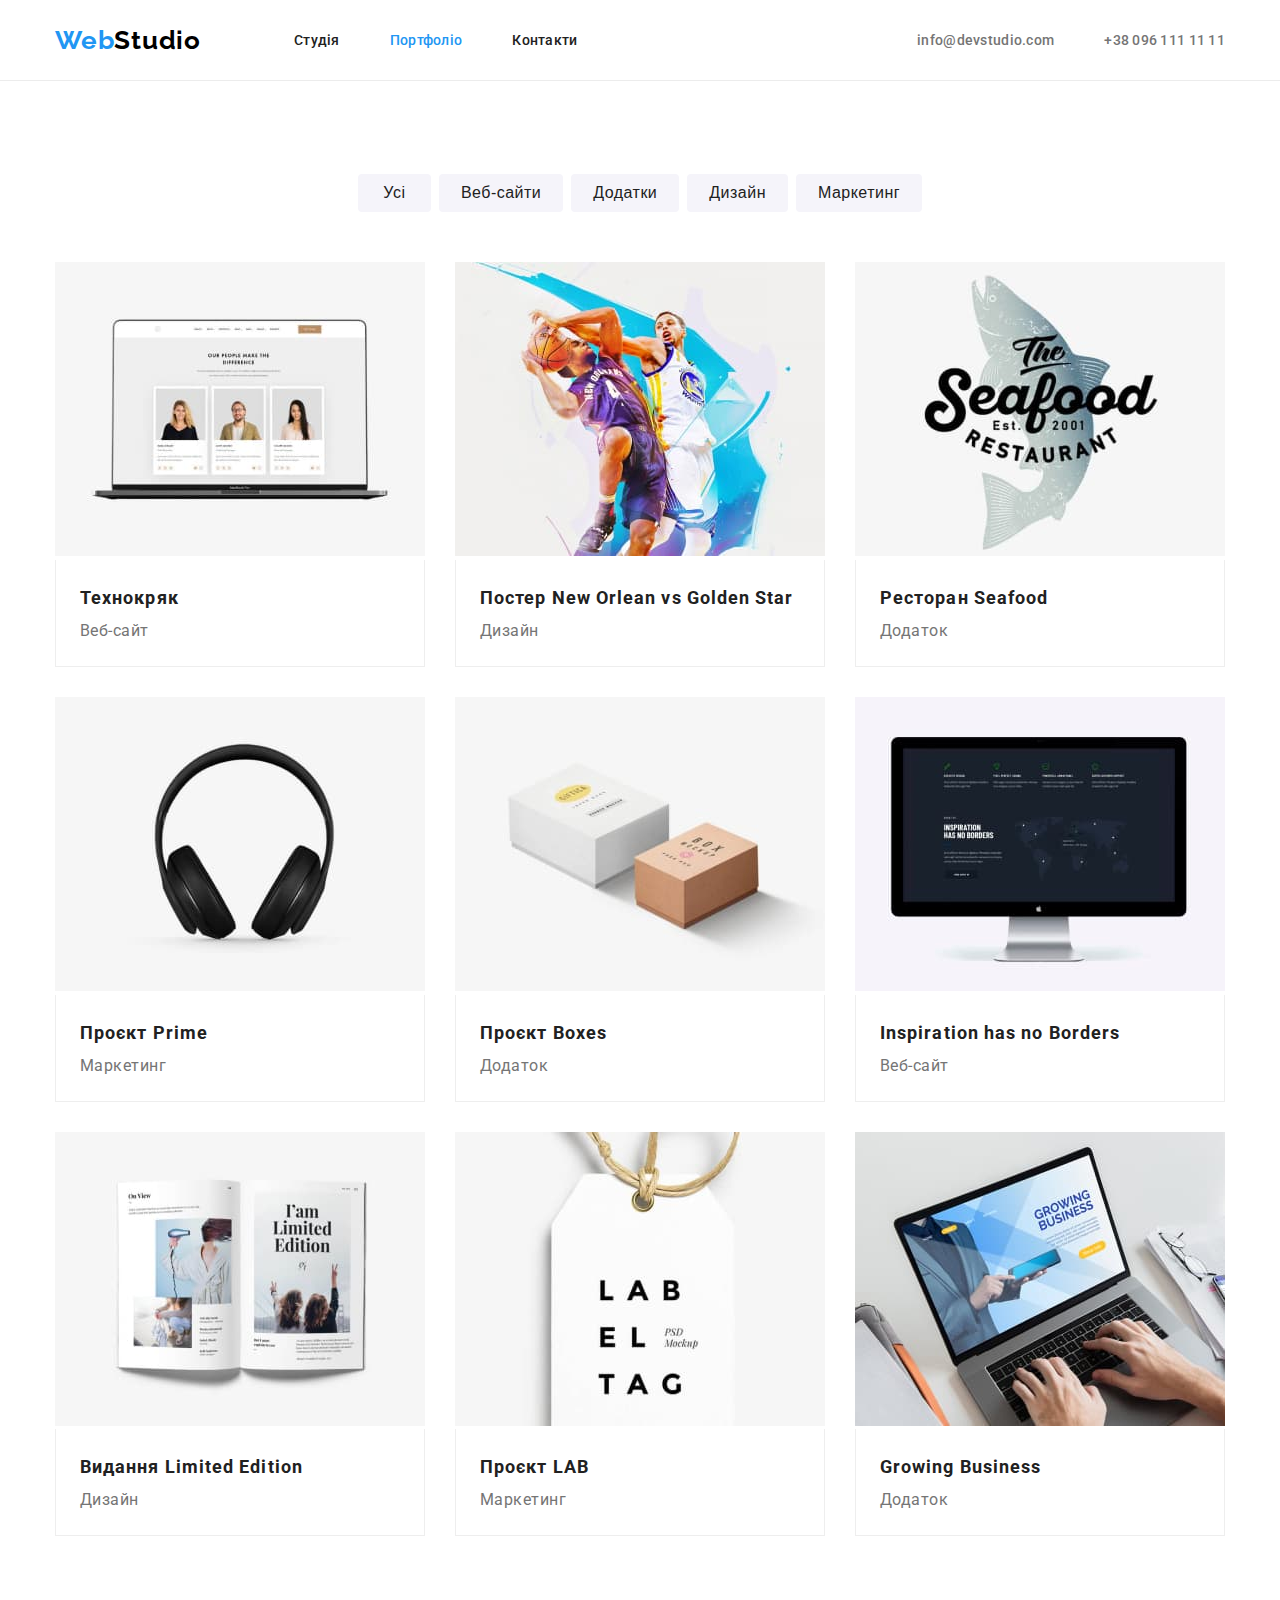
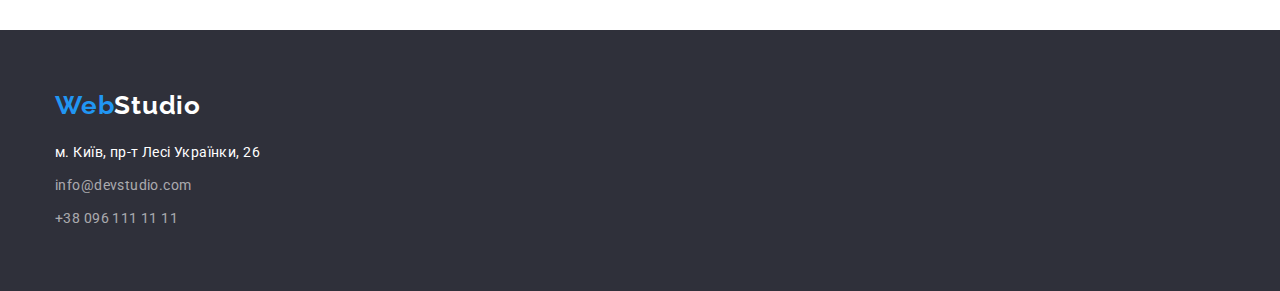
==== portfolio.html @ e53a0482 "Initial commit" ====
<!DOCTYPE html>
<html lang="en">
  <head>
    <meta http-equiv="x-ua-compatible" content="ie=edge" />
    <meta charset="utf-8" />
    <title>Портфоліо</title>
    <link rel="preconnect" href="https://fonts.googleapis.com" />
    <link rel="preconnect" href="https://fonts.gstatic.com" crossorigin />
    <link
      href="https://fonts.googleapis.com/css2?family=Raleway:wght@700&family=Roboto:wght@400;500;700;900&display=swap"
      rel="stylesheet"
    />
    <link rel="stylesheet" href="css/styles.css" />
  </head>
  <body>
    <header class="main-header">
      <nav class="container page-header">
        <a class="logo" href="https://oasi911.github.io/goit-markup-hw-03/"
          >Web<span class="second-part">Studio</span></a
        >
        <ul class="navigation list">
          <li class="item"><a class="nav-item" href="index.html">Студія</a></li>
          <li class="item">
            <a class="nav-item current" href="portfolio.html">Портфоліо</a>
          </li>
          <li class="item">
            <a class="nav-item" href="#contacts">Контакти</a>
          </li>
        </ul>
        <address class="address">
          <ul class="addresses list">
            <li class="item">
              <a class="address-item" href="mailto:info@devstudio.com"
                >info@devstudio.com</a
              >
            </li>
            <li class="item">
              <a class="address-item" href="tel:+380961111111"
                >+38 096 111 11 11</a
              >
            </li>
          </ul>
        </address>
      </nav>
    </header>

    <main>
      <section class="examples section">
        <div class="container">
          <ul class="main-buttons list">
            <li class="item">
              <button class="button" type="button">Усі</button>
            </li>
            <li class="item">
              <button class="button" type="button">Веб-сайти</button>
            </li>
            <li class="item">
              <button class="button" type="button">Додатки</button>
            </li>
            <li class="item">
              <button class="button" type="button">Дизайн</button>
            </li>
            <li class="item">
              <button class="button" type="button">Маркетинг</button>
            </li>
          </ul>
          <ul class="main-examples list">
            <li class="item">
              <img
                src="images/portfolio-picture-1.jpg"
                alt="portfolio picture 1"
                width="370"
              />
              <div class="item-text">
                <h2 class="name">Технокряк</h2>
                <p class="description">Веб-сайт</p>
              </div>
            </li>
            <li class="item">
              <img
                src="images/portfolio-picture-2.jpg"
                alt="portfolio picture 2"
                width="370"
              />
              <div class="item-text">
                <h2 class="name">Постер New Orlean vs Golden Star</h2>
                <p class="description">Дизайн</p>
              </div>
            </li>
            <li class="item">
              <img
                src="images/portfolio-picture-3.jpg"
                alt="portfolio picture 3"
                width="370"
              />
              <div class="item-text">
                <h2 class="name">Ресторан Seafood</h2>
                <p class="description">Додаток</p>
              </div>
            </li>
            <li class="item">
              <img
                src="images/portfolio-picture-4.jpg"
                alt="portfolio picture 4"
                width="370"
              />
              <div class="item-text">
                <h2 class="name">Проєкт Prime</h2>
                <p class="description">Маркетинг</p>
              </div>
            </li>
            <li class="item">
              <img
                src="images/portfolio-picture-5.jpg"
                alt="portfolio picture 5"
                width="370"
              />
              <div class="item-text">
                <h2 class="name">Проєкт Boxes</h2>
                <p class="description">Додаток</p>
              </div>
            </li>
            <li class="item">
              <img
                src="images/portfolio-picture-6.jpg"
                alt="portfolio picture 6"
                width="370"
              />
              <div class="item-text">
                <h2 class="name">Inspiration has no Borders</h2>
                <p class="description">Веб-сайт</p>
              </div>
            </li>
            <li class="item">
              <img
                src="images/portfolio-picture-7.jpg"
                alt="portfolio picture 7"
                width="370"
              />
              <div class="item-text">
                <h2 class="name">Видання Limited Edition</h2>
                <p class="description">Дизайн</p>
              </div>
            </li>
            <li class="item">
              <img
                src="images/portfolio-picture-8.jpg"
                alt="portfolio picture 8"
                width="370"
              />
              <div class="item-text">
                <h2 class="name">Проєкт LAB</h2>
                <p class="description">Маркетинг</p>
              </div>
            </li>
            <li class="item">
              <img
                src="images/portfolio-picture-9.jpg"
                alt="portfolio picture 9"
                width="370"
              />
              <div class="item-text">
                <h2 class="name">Growing Business</h2>
                <p class="description">Додаток</p>
              </div>
            </li>
          </ul>
        </div>
      </section>
    </main>

    <footer class="footer">
      <div class="container">
        <a
          class="footer-logo"
          href="https://oasi911.github.io/goit-markup-hw-03/"
          >Web<span class="second-part">Studio</span></a
        >
        <address>
          <ul class="footer-contacts list">
            <li class="item">
              <a
                class="coordinates"
                href="https://goo.gl/maps/8TYebSpP7c4H44jo8"
                target="_blank"
                rel="«noopener noreferrer"
                >м. Київ, пр-т Лесі Українки, 26</a
              >
            </li>
            <li class="item">
              <a class="contacts" href="mailto:info@devstudio.com"
                >info@devstudio.com</a
              >
            </li>
            <li class="item">
              <a class="contacts" href="tel:+380961111111">+38 096 111 11 11</a>
            </li>
          </ul>
        </address>
      </div>
    </footer>
  </body>
</html>
---- css/styles.css ----
*,
*::before,
*::after {
  box-sizing: border-box;
  padding: 0;
  margin: 0;
}

body {
  font-family: 'Roboto', sans-serif;
  color: var(--text-main-color);
  font-size: 14px;
  line-height: 1.2;
  background-color: var(--main-background-colors);
}

:root {
  --main-background-color: #2f303a;
  --secondary-background-color: #f5f4fa;
  --main-button-color: #212121;
  --hover-button-color: #2196f3;
  --secondary-hover-button-color: #188ce8;
  --secondary-text-color: #757575;
  --secondary-main-text-color: #ffffff;
  --text-main-color: #000000;
  --header-outline: #ececec;
  --examples-outline: #eeeeee;
  --shadow-main-color: rgba(0, 0, 0, 0.15);
  --shadow-secondary-color: rgba(0, 0, 0, 0.25);
  --team-shadow-main-color: rgba(0, 0, 0, 0.12);
  --team-shadow-secondary-color: rgba(0, 0, 0, 0.2);
  --team-box-shadow: rgba(0, 0, 0, 0.14);
  --footer-address-color: rgba(255, 255, 255, 0.6);
  --buttons-shadow-main-color: rgba(0, 0, 0, 0.1);
  --buttons-shadow-secondary-color: rgba(0, 0, 0, 0.08);
}

.container {
  max-width: 1200px;
  margin: 0 auto;
  padding-left: 15px;
  padding-right: 15px;
}

.section {
  padding-top: 94px;
  padding-bottom: 94px;
}

.list {
  list-style: none;
}

.page-header {
  display: flex;
  align-items: center;
}

.main-header {
  outline: var(--header-outline) solid 1px;
}

.logo {
  font-family: 'Raleway';
  font-weight: 700;
  font-size: 26px;
  line-height: 1.192;
  letter-spacing: 0.03em;
  text-decoration: none;
  color: var(--hover-button-color);
}

.logo .second-part {
  color: var(--text-main-color);
}

.navigation {
  display: flex;
  margin-left: 93px;
}

.navigation .item:not(:last-child) {
  margin-right: 50px;
}

.navigation .nav-item {
  font-weight: 500;
  font-size: 14px;
  line-height: 1.142;
  letter-spacing: 0.02em;
  color: var(--main-button-color);
  text-decoration: none;
  padding-top: 32px;
  padding-bottom: 32px;
  display: block;
}

.navigation .nav-item:hover,
.navigation .nav-item:focus,
.navigation .nav-item.current,
.address .address-item:hover,
.address .address-item:focus,
.footer li a:hover,
.footer li a:focus {
  color: var(--hover-button-color);
}

.page-header .address {
  margin-left: auto;
}

.page-header .addresses {
  display: flex;
}

.page-header .addresses .item + .item {
  margin-left: 50px;
}

.address .address-item {
  font-weight: 500;
  font-size: 14px;
  line-height: 1.142;
  letter-spacing: 0.02em;
  text-decoration: none;
  color: var(--secondary-text-color);
  font-style: normal;
}

.banner {
  background: var(--main-background-color);
  text-align: center;
  padding-bottom: 200px;
  padding-top: 200px;
}

.banner .text {
  font-weight: 900;
  font-size: 44px;
  line-height: 1.363;
  text-align: center;
  letter-spacing: 0.06em;
  text-transform: uppercase;
  color: var(--secondary-main-text-color);
  max-width: 696px;
  margin: 0 auto;
}

.banner .button-item {
  width: 216px;
  height: 50px;
  display: flex;
  justify-content: center;
  background: var(--hover-button-color);
  box-shadow: 0px 4px 4px var(--shadow-main-color);
  border-radius: 4px;
  border: 0;
  font-weight: 700;
  font-size: 16px;
  line-height: 1.875;
  display: flex;
  align-items: center;
  margin: 30px auto 0;
  letter-spacing: 0.06em;
  text-align: center;
  color: var(--secondary-main-text-color);
  cursor: pointer;
}

.banner .button-item:hover,
.banner .button-item:focus {
  background: var(--secondary-hover-button-color);
  text-shadow: none;
}

.advantages .slogan {
  visibility: hidden;
  pointer-events: none;
  position: absolute;
  font-weight: 700;
  font-size: 36px;
  line-height: 1.166;
  text-align: center;
  letter-spacing: 0.03em;
  color: var(--main-button-color);
}

.main-advantages {
  display: flex;
  justify-content: space-between;
}

.main-advantages .item + .item {
  margin-left: 30px;
}

.advantages .slogan-item {
  font-weight: 700;
  font-size: 14px;
  line-height: 1.142;
  letter-spacing: 0.03em;
  text-transform: uppercase;
  color: var(--main-button-color);
}

.advantages .text {
  font-size: 14px;
  line-height: 1.71;
  letter-spacing: 0.03em;
  color: var(--secondary-text-color);
  margin-top: 10px;
}

.boxes {
  padding-top: 0;
}

.boxes .slogan {
  font-weight: 700;
  font-size: 36px;
  line-height: 1.166;
  text-align: center;
  letter-spacing: 0.03em;
  color: var(--main-button-color);
}

.main-boxes {
  display: flex;
  justify-content: center;
  margin-top: 50px;
}

.boxes .image {
  display: block;
  max-width: 100%;
  height: auto;
}

.main-boxes .item + .item {
  margin-left: 30px;
}

.team {
  background: var(--secondary-background-color);
}

.team .our-team {
  font-weight: 700;
  font-size: 36px;
  line-height: 1.166;
  text-align: center;
  letter-spacing: 0.03em;
  color: var(--main-button-color);
}

.main-team {
  display: flex;
  margin-top: 50px;
}

.main-team .item + .item {
  margin-left: 30px;
}

.team .item {
  background: var(--secondary-main-text-color);
  box-shadow: 0px 1px 3px var(--team-shadow-main-color),
    0px 1px 1px var(--team-box-shadow),
    0px 2px 1px var(--team-shadow-secondary-color);
  border-radius: 0px 0px 4px 4px;
}

.team .name {
  font-weight: 500;
  font-size: 16px;
  line-height: 1.187;
  text-align: center;
  letter-spacing: 0.03em;
  color: var(--main-button-color);
}

.team .info {
  padding-top: 30px;
  padding-bottom: 30px;
}

.team .description {
  font-size: 16px;
  line-height: 1.187;
  text-align: center;
  letter-spacing: 0.03em;
  color: var(--secondary-text-color);
  margin-top: 10px;
}

.footer {
  background: var(--main-background-color);
  padding-top: 60px;
  padding-bottom: 60px;
}

.footer-logo {
  font-family: 'Raleway';
  font-weight: 700;
  font-size: 26px;
  line-height: 1.192;
  letter-spacing: 0.03em;
  text-decoration: none;
  color: var(--hover-button-color);
  display: block;
  margin-bottom: 20px;
}

.footer-logo .second-part {
  color: var(--secondary-main-text-color);
}

.footer .item + .item {
  margin-top: 9px;
}

.footer .coordinates {
  font-size: 14px;
  line-height: 1.714;
  letter-spacing: 0.03em;
  text-decoration: none;
  font-style: normal;
  color: var(--secondary-main-text-color);
}

.footer .contacts {
  font-weight: 400;
  font-size: 14px;
  line-height: 1.714;
  letter-spacing: 0.03em;
  color: var(--footer-address-color);
  text-decoration: none;
  font-style: normal;
}

.main-buttons {
  margin-bottom: 50px;
  display: flex;
  justify-content: center;
}

.main-buttons .button {
  background: var(--secondary-background-color);
  border-radius: 4px;
  font-weight: 500;
  font-size: 16px;
  line-height: 1.625;
  text-align: center;
  letter-spacing: 0.03em;
  color: var(--main-button-color);
  cursor: pointer;
  min-width: 73px;
  height: 38px;
  padding: 6px 22px;
  border: none;
}

.main-buttons .item + .item {
  margin-left: 8px;
}

.main-buttons .button:hover,
.maim-buttons .button:focus {
  color: var(--secondary-main-text-color);
  background: var(--hover-button-color);
  box-shadow: 0px 3px 1px var(--buttons-shadow-main-color),
    0px 1px 2px var(--buttons-shadow-secondary-color),
    0px 2px 2px var(--team-shadow-main-color);
  border-radius: 4px;
}

.main-examples {
  display: flex;
  flex-wrap: wrap;
  gap: 30px;
}

.main-examples .item-text {
  border-bottom: 1px solid var(--examples-outline);
  border-left: 1px solid var(--examples-outline);
  border-right: 1px solid var(--examples-outline);
  padding-bottom: 20px;
  padding-left: 24px;
  padding-right: 24px;
  padding-top: 20px;
}

.examples .name {
  font-weight: 700;
  font-size: 18px;
  line-height: 2;
  letter-spacing: 0.06em;
  color: var(--main-button-color);
}

.examples .description {
  font-weight: 400;
  font-size: 16px;
  line-height: 1.875;
  letter-spacing: 0.03em;
  color: var(--secondary-text-color);
}
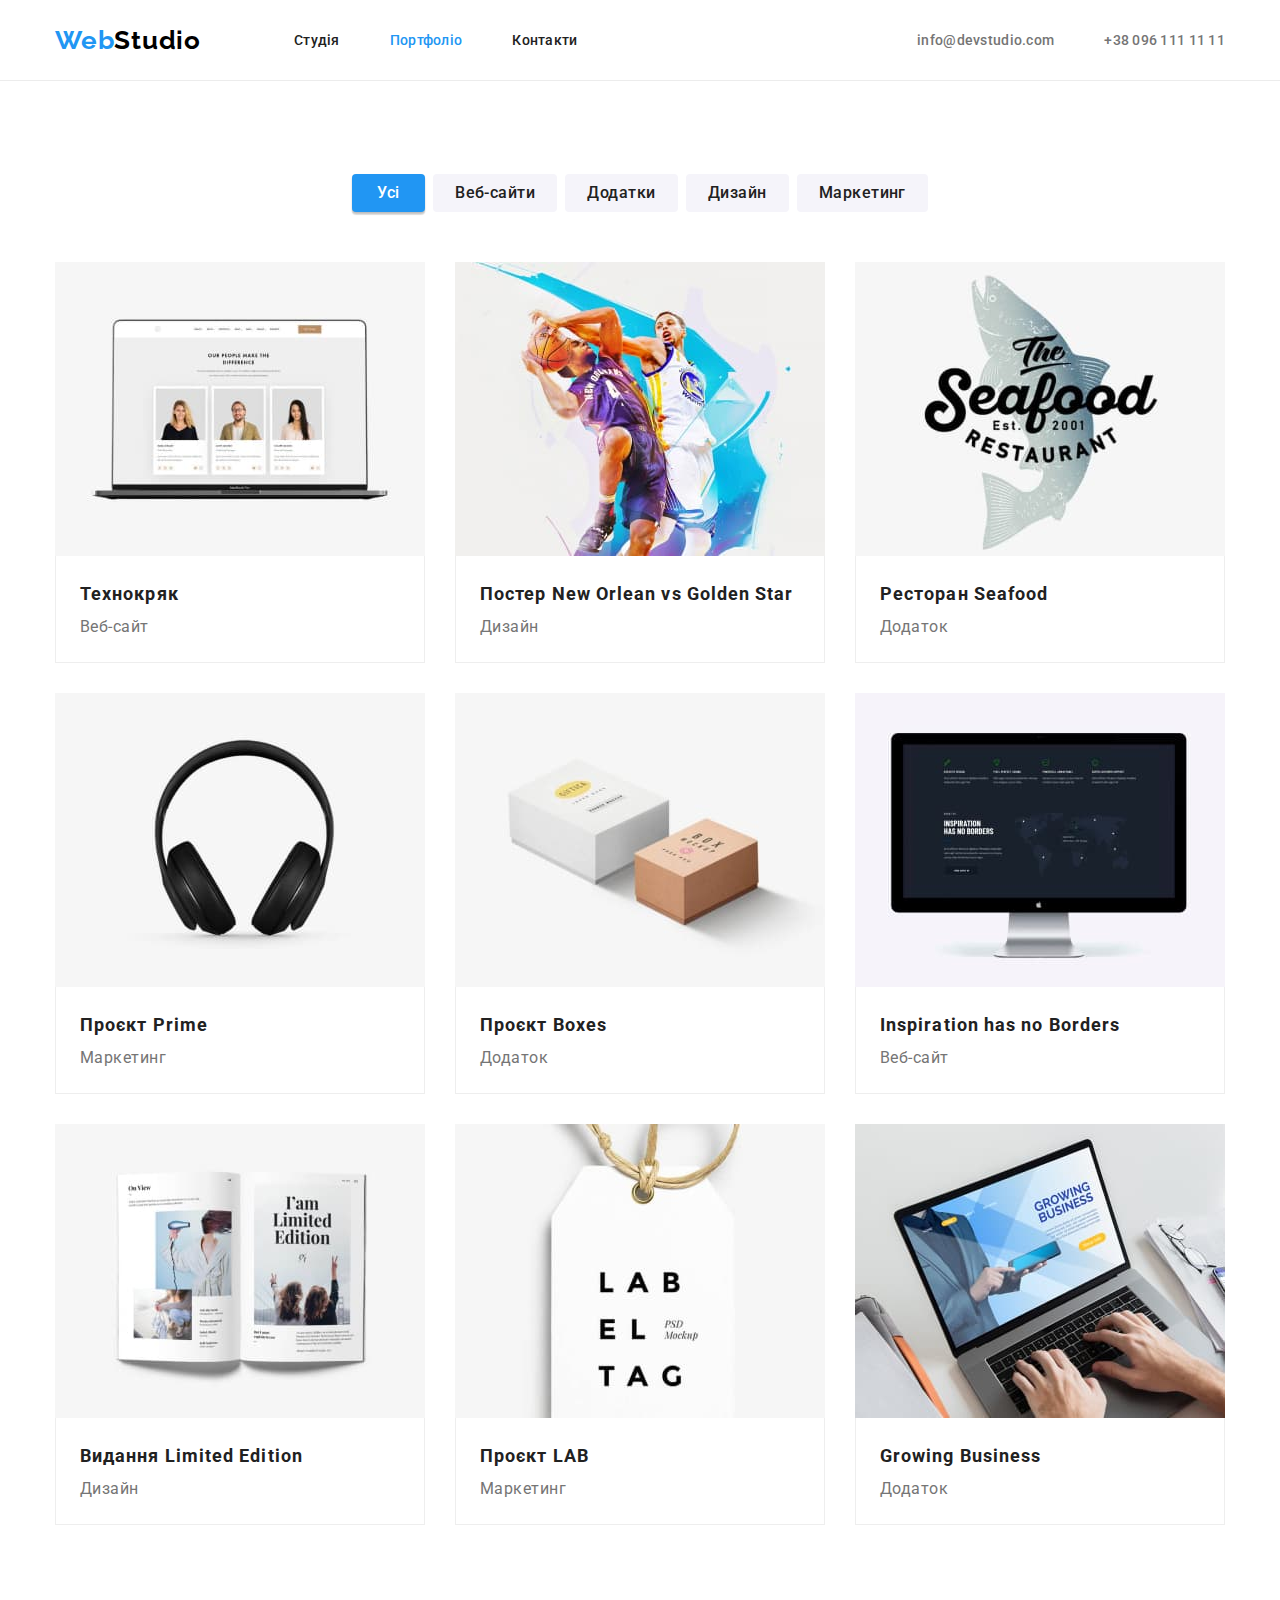
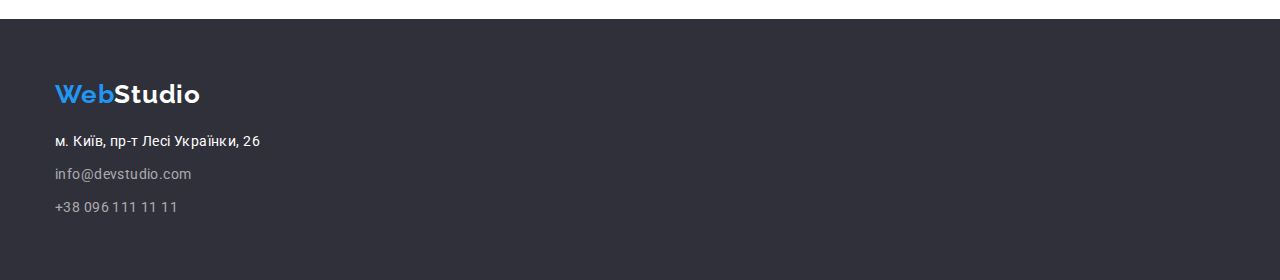
==== commit 3d087f4e: "1" ====
--- a/portfolio.html
+++ b/portfolio.html
@@ -9,6 +9,10 @@
     <link
       href="https://fonts.googleapis.com/css2?family=Raleway:wght@700&family=Roboto:wght@400;500;700;900&display=swap"
       rel="stylesheet"
+    />
+    <link
+      rel="stylesheet"
+      href="https://cdn.jsdelivr.net/npm/modern-normalize@1.1.0/modern-normalize.min.css"
     />
     <link rel="stylesheet" href="css/styles.css" />
   </head>
@@ -47,9 +51,10 @@
     <main>
       <section class="examples section">
         <div class="container">
+          <h1 class="visually-hidden">Портфоліо</h1>
           <ul class="main-buttons list">
             <li class="item">
-              <button class="button" type="button">Усі</button>
+              <button class="button current" type="button">Усі</button>
             </li>
             <li class="item">
               <button class="button" type="button">Веб-сайти</button>
--- a/css/styles.css
+++ b/css/styles.css
@@ -1,17 +1,21 @@
-*,
-*::before,
-*::after {
-  box-sizing: border-box;
-  padding: 0;
-  margin: 0;
-}
-
 body {
   font-family: 'Roboto', sans-serif;
   color: var(--text-main-color);
   font-size: 14px;
   line-height: 1.2;
   background-color: var(--main-background-colors);
+}
+
+h1,
+h2,
+h3,
+h4,
+h5,
+h6,
+ul,
+p {
+  margin: 0;
+  padding: 0;
 }
 
 :root {
@@ -51,6 +55,19 @@
   list-style: none;
 }
 
+.visually-hidden {
+  position: absolute;
+  width: 1px;
+  height: 1px;
+  margin: -1px;
+  border: 0;
+  padding: 0;
+  white-space: nowrap;
+  clip-path: inset(100%);
+  clip: rect(0 0 0 0);
+  overflow: hidden;
+}
+
 .page-header {
   display: flex;
   align-items: center;
@@ -68,6 +85,8 @@
   letter-spacing: 0.03em;
   text-decoration: none;
   color: var(--hover-button-color);
+  padding-top: 24.5px;
+  padding-bottom: 24.5px;
 }
 
 .logo .second-part {
@@ -105,6 +124,11 @@
   color: var(--hover-button-color);
 }
 
+.addresses .address-item {
+  padding-top: 31.5px;
+  padding-bottom: 31.5px;
+}
+
 .page-header .address {
   margin-left: auto;
 }
@@ -174,9 +198,6 @@
 }
 
 .advantages .slogan {
-  visibility: hidden;
-  pointer-events: none;
-  position: absolute;
   font-weight: 700;
   font-size: 36px;
   line-height: 1.166;
@@ -190,6 +211,10 @@
   justify-content: space-between;
 }
 
+.main-advantages .item {
+  width: 270px;
+}
+
 .main-advantages .item + .item {
   margin-left: 30px;
 }
@@ -230,7 +255,11 @@
   margin-top: 50px;
 }
 
-.boxes .image {
+.main-boxes .item {
+  width: 370px;
+}
+
+img {
   display: block;
   max-width: 100%;
   height: auto;
@@ -268,12 +297,13 @@
     0px 1px 1px var(--team-box-shadow),
     0px 2px 1px var(--team-shadow-secondary-color);
   border-radius: 0px 0px 4px 4px;
+  width: 270px;
 }
 
 .team .name {
   font-weight: 500;
   font-size: 16px;
-  line-height: 1.187;
+
   text-align: center;
   letter-spacing: 0.03em;
   color: var(--main-button-color);
@@ -365,7 +395,8 @@
 }
 
 .main-buttons .button:hover,
-.maim-buttons .button:focus {
+.main-buttons .button:focus,
+.examples .button.current {
   color: var(--secondary-main-text-color);
   background: var(--hover-button-color);
   box-shadow: 0px 3px 1px var(--buttons-shadow-main-color),
@@ -378,6 +409,10 @@
   display: flex;
   flex-wrap: wrap;
   gap: 30px;
+}
+
+.main-examples .item {
+  width: 370px;
 }
 
 .main-examples .item-text {
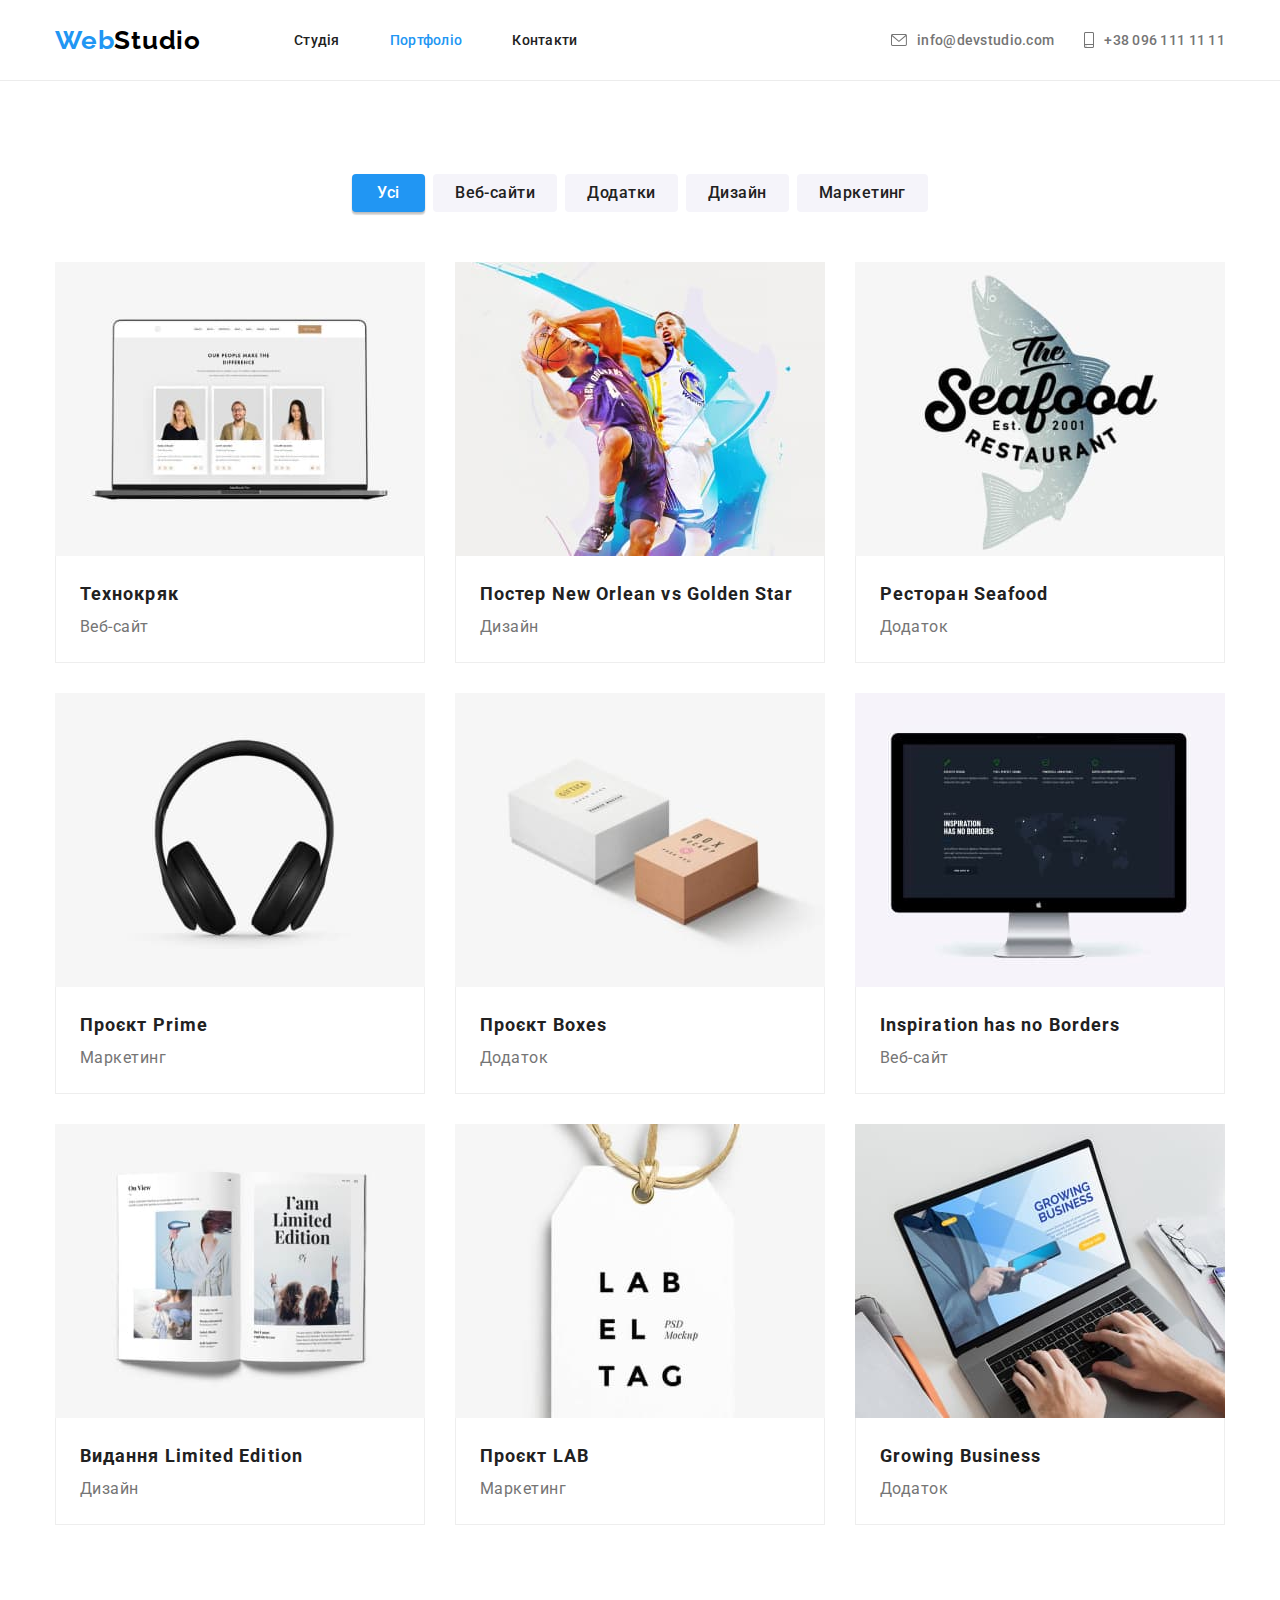
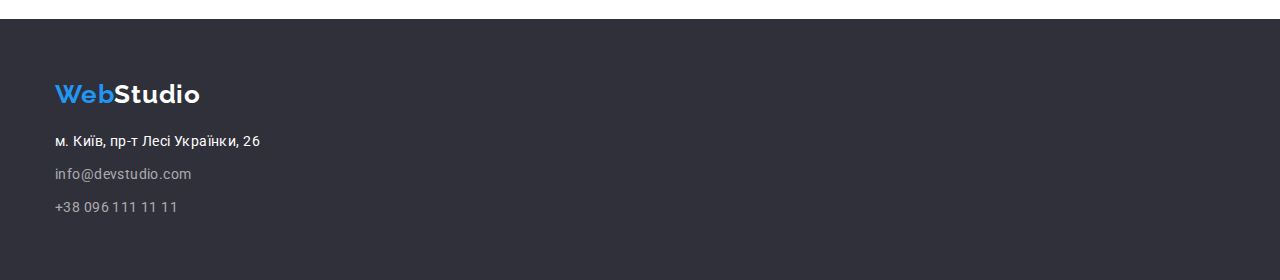
==== commit e06c442a: "5" ====
--- a/portfolio.html
+++ b/portfolio.html
@@ -23,7 +23,9 @@
           >Web<span class="second-part">Studio</span></a
         >
         <ul class="navigation list">
-          <li class="item"><a class="nav-item" href="index.html">Студія</a></li>
+          <li class="item">
+            <a class="nav-item" href="index.html">Студія</a>
+          </li>
           <li class="item">
             <a class="nav-item current" href="portfolio.html">Портфоліо</a>
           </li>
@@ -35,12 +37,18 @@
           <ul class="addresses list">
             <li class="item">
               <a class="address-item" href="mailto:info@devstudio.com"
-                >info@devstudio.com</a
+                ><svg class="icon" height="12" width="16">
+                  <use href="./images/symbol-defs.svg#icon-envelope"></use>
+                </svg>
+                info@devstudio.com</a
               >
             </li>
             <li class="item">
               <a class="address-item" href="tel:+380961111111"
-                >+38 096 111 11 11</a
+                ><svg class="icon" height="16" width="10">
+                  <use href="./images/symbol-defs.svg#icon-smartphone"></use>
+                </svg>
+                +38 096 111 11 11</a
               >
             </li>
           </ul>
--- a/css/styles.css
+++ b/css/styles.css
@@ -1,3 +1,5 @@
+/* General styles */
+
 body {
   font-family: 'Roboto', sans-serif;
   color: var(--text-main-color);
@@ -37,6 +39,7 @@
   --footer-address-color: rgba(255, 255, 255, 0.6);
   --buttons-shadow-main-color: rgba(0, 0, 0, 0.1);
   --buttons-shadow-secondary-color: rgba(0, 0, 0, 0.08);
+  --svg-button-color: #afb1b8;
 }
 
 .container {
@@ -68,6 +71,14 @@
   overflow: hidden;
 }
 
+img {
+  display: block;
+  max-width: 100%;
+  height: auto;
+}
+
+/* Header */
+
 .page-header {
   display: flex;
   align-items: center;
@@ -127,6 +138,9 @@
 .addresses .address-item {
   padding-top: 31.5px;
   padding-bottom: 31.5px;
+  display: flex;
+  align-items: center;
+  justify-content: center;
 }
 
 .page-header .address {
@@ -138,7 +152,7 @@
 }
 
 .page-header .addresses .item + .item {
-  margin-left: 50px;
+  margin-left: 30px;
 }
 
 .address .address-item {
@@ -151,6 +165,8 @@
   font-style: normal;
 }
 
+/* Banner */
+
 .banner {
   background: var(--main-background-color);
   text-align: center;
@@ -197,6 +213,8 @@
   text-shadow: none;
 }
 
+/* Advantages */
+
 .advantages .slogan {
   font-weight: 700;
   font-size: 36px;
@@ -220,6 +238,7 @@
 }
 
 .advantages .slogan-item {
+  padding-top: 30px;
   font-weight: 700;
   font-size: 14px;
   line-height: 1.142;
@@ -236,6 +255,8 @@
   margin-top: 10px;
 }
 
+/* Boxes */
+
 .boxes {
   padding-top: 0;
 }
@@ -259,15 +280,11 @@
   width: 370px;
 }
 
-img {
-  display: block;
-  max-width: 100%;
-  height: auto;
-}
-
 .main-boxes .item + .item {
   margin-left: 30px;
 }
+
+/* Team */
 
 .team {
   background: var(--secondary-background-color);
@@ -311,7 +328,7 @@
 
 .team .info {
   padding-top: 30px;
-  padding-bottom: 30px;
+  padding-bottom: 16px;
 }
 
 .team .description {
@@ -322,6 +339,8 @@
   color: var(--secondary-text-color);
   margin-top: 10px;
 }
+
+/* Footer */
 
 .footer {
   background: var(--main-background-color);
@@ -367,6 +386,8 @@
   text-decoration: none;
   font-style: normal;
 }
+
+/* Portfolio */
 
 .main-buttons {
   margin-bottom: 50px;
@@ -440,3 +461,60 @@
   letter-spacing: 0.03em;
   color: var(--secondary-text-color);
 }
+
+/* SVG */
+
+/* header SVG */
+
+.addresses .icon {
+  margin-right: 10px;
+  fill: currentColor;
+}
+
+/* advantages SVG */
+
+.main-advantages .icon-block {
+  width: 270px;
+  height: 120px;
+  display: flex;
+  align-items: center;
+  justify-content: center;
+  background-color: var(--secondary-background-color);
+}
+
+/* team SVG */
+
+.svg-icons {
+  padding-bottom: 30px;
+}
+
+.svg-items {
+  display: flex;
+  list-style: none;
+  margin-left: 32px;
+  max-width: 206px;
+}
+
+.svg-icons .svg-item:not(:last-child) {
+  margin-right: 10px;
+}
+
+.svg-items .link {
+  border-radius: 50%;
+  color: var(--svg-button-color);
+  display: flex;
+  height: 44px;
+  width: 44px;
+  align-items: center;
+  justify-content: center;
+}
+
+.svg-items .icon {
+  fill: currentColor;
+}
+
+.svg-items .link:hover,
+.svg-items .link:focus {
+  background-color: var(--hover-button-color);
+  color: var(--secondary-main-text-color);
+}
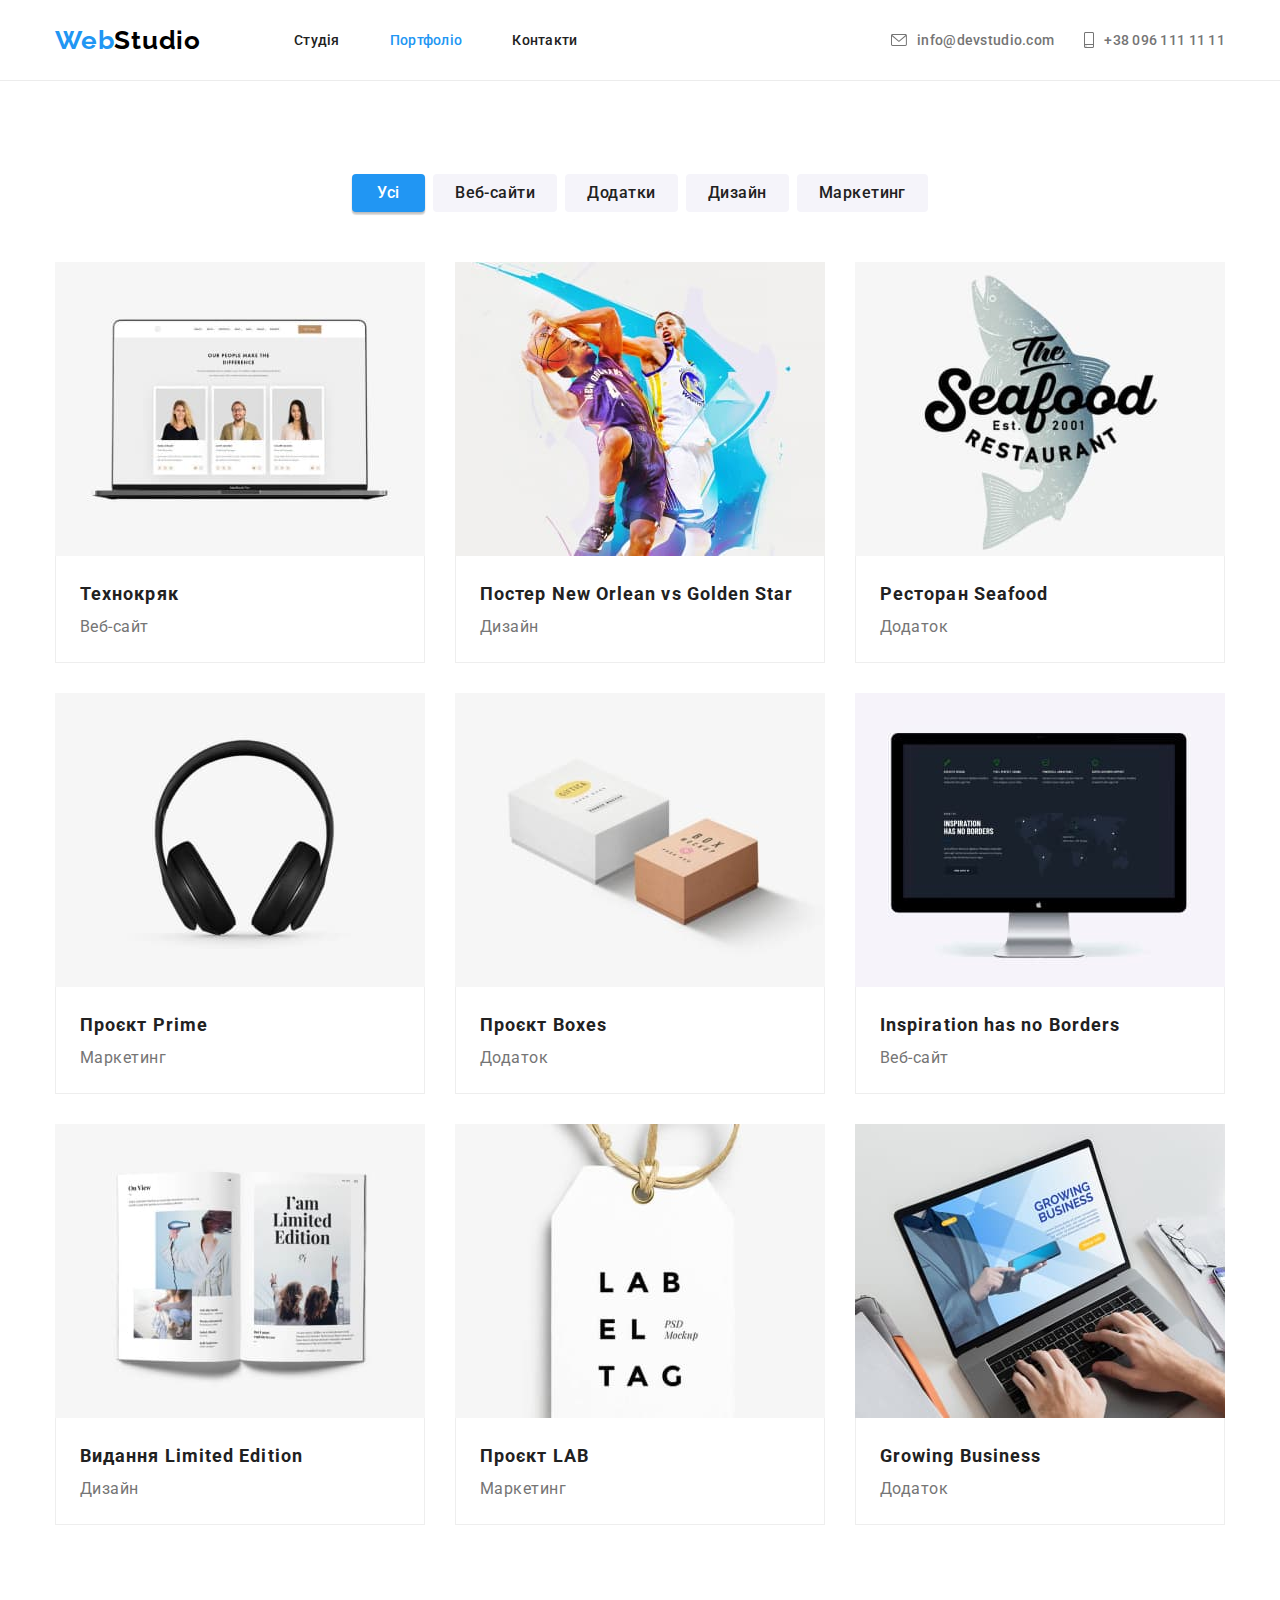
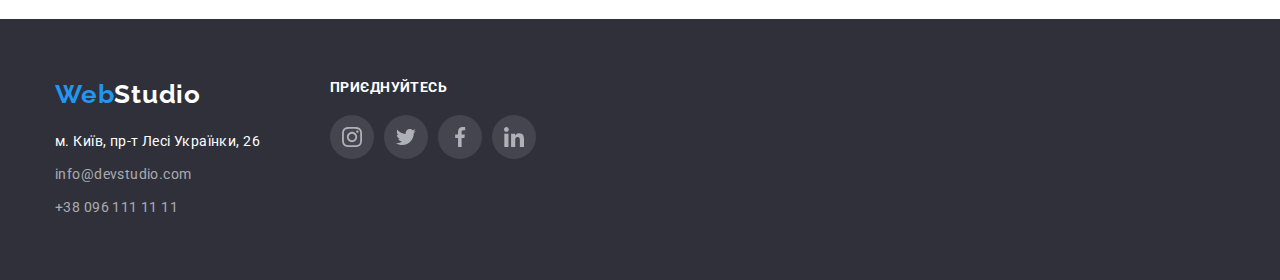
==== commit d179e113: "7" ====
--- a/portfolio.html
+++ b/portfolio.html
@@ -183,33 +183,70 @@
     </main>
 
     <footer class="footer">
-      <div class="container">
-        <a
-          class="footer-logo"
-          href="https://oasi911.github.io/goit-markup-hw-03/"
-          >Web<span class="second-part">Studio</span></a
-        >
-        <address>
-          <ul class="footer-contacts list">
-            <li class="item">
-              <a
-                class="coordinates"
-                href="https://goo.gl/maps/8TYebSpP7c4H44jo8"
-                target="_blank"
-                rel="«noopener noreferrer"
-                >м. Київ, пр-т Лесі Українки, 26</a
-              >
-            </li>
-            <li class="item">
-              <a class="contacts" href="mailto:info@devstudio.com"
-                >info@devstudio.com</a
-              >
-            </li>
-            <li class="item">
-              <a class="contacts" href="tel:+380961111111">+38 096 111 11 11</a>
-            </li>
-          </ul>
-        </address>
+      <div class="container footer-main">
+        <div class="contacts-main">
+          <a
+            class="footer-logo"
+            href="https://oasi911.github.io/goit-markup-hw-03/"
+            >Web<span class="second-part">Studio</span></a
+          >
+          <address>
+            <ul class="footer-contacts list">
+              <li class="item">
+                <a
+                  class="coordinates"
+                  href="https://goo.gl/maps/8TYebSpP7c4H44jo8"
+                  target="_blank"
+                  rel="«noopener noreferrer"
+                  >м. Київ, пр-т Лесі Українки, 26</a
+                >
+              </li>
+              <li class="item">
+                <a class="contacts" href="mailto:info@devstudio.com"
+                  >info@devstudio.com</a
+                >
+              </li>
+              <li class="item">
+                <a class="contacts" href="tel:+380961111111"
+                  >+38 096 111 11 11</a
+                >
+              </li>
+            </ul>
+          </address>
+        </div>
+        <div class="socials-main">
+          <h3 class="slogan">приєднуйтесь</h3>
+          <ul class="svg-items">
+            <li class="svg-item">
+              <a href="" class="link">
+                <svg class="icon img" width="20" height="20">
+                  <use href="./images/symbol-defs.svg#icon-instagram"></use>
+                </svg>
+              </a>
+            </li>
+            <li class="svg-item">
+              <a href="" class="link">
+                <svg class="icon img" width="20" height="20">
+                  <use href="./images/symbol-defs.svg#icon-twitter"></use>
+                </svg>
+              </a>
+            </li>
+            <li class="svg-item">
+              <a href="" class="link">
+                <svg class="icon img" width="20" height="20">
+                  <use href="./images/symbol-defs.svg#icon-facebook"></use>
+                </svg>
+              </a>
+            </li>
+            <li class="svg-item">
+              <a href="" class="link">
+                <svg class="icon img" width="20" height="20">
+                  <use href="./images/symbol-defs.svg#icon-linkedin"></use>
+                </svg>
+              </a>
+            </li>
+          </ul>
+        </div>
       </div>
     </footer>
   </body>
--- a/css/styles.css
+++ b/css/styles.css
@@ -40,6 +40,8 @@
   --buttons-shadow-main-color: rgba(0, 0, 0, 0.1);
   --buttons-shadow-secondary-color: rgba(0, 0, 0, 0.08);
   --svg-button-color: #afb1b8;
+  --svg-secondary-button-color: rgba(255, 255, 255, 0.1);
+  --background-gradient-color: rgba(47, 48, 58, 0.4);
 }
 
 .container {
@@ -168,7 +170,11 @@
 /* Banner */
 
 .banner {
-  background: var(--main-background-color);
+  background-image: linear-gradient(
+      var(--background-gradient-color),
+      var(--background-gradient-color)
+    ),
+    url(/images/main-background.jpg);
   text-align: center;
   padding-bottom: 200px;
   padding-top: 200px;
@@ -340,6 +346,45 @@
   margin-top: 10px;
 }
 
+/* Customers */
+
+.customers .slogan {
+  font-weight: 700;
+  font-size: 36px;
+  line-height: 1.166;
+  text-align: center;
+  letter-spacing: 0.03em;
+  color: var(--main-button-color);
+}
+
+.customers .logo-list {
+  display: flex;
+  align-items: center;
+  justify-content: space-between;
+  padding-top: 50px;
+}
+
+.customers .item {
+  width: 170px;
+  height: 92px;
+  display: flex;
+  align-items: center;
+  justify-content: center;
+  color: var(--svg-button-color);
+  border: 1px solid var(--svg-button-color);
+  border-radius: 4px;
+}
+
+.customers .svg-logo {
+  fill: currentColor;
+}
+
+.customers .item:hover,
+.customers .item:focus {
+  color: var(--hover-button-color);
+  border: 1px solid var(--hover-button-color);
+}
+
 /* Footer */
 
 .footer {
@@ -385,6 +430,58 @@
   color: var(--footer-address-color);
   text-decoration: none;
   font-style: normal;
+}
+
+.footer-main {
+  display: flex;
+}
+
+.contacts-main {
+  margin-right: 70px;
+}
+
+.socials-main .slogan {
+  font-weight: 700;
+  font-size: 14px;
+  line-height: 16px;
+  letter-spacing: 0.03em;
+  text-transform: uppercase;
+  color: #ffffff;
+}
+
+.socials-main .svg-items {
+  padding-top: 20px;
+}
+
+.socials-main .svg-items .svg-item:not(:last-child) {
+  margin-right: 10px;
+}
+
+.socials-main .svg-items {
+  display: flex;
+  list-style: none;
+  max-width: 206px;
+}
+
+.socials-main .svg-items .link {
+  border-radius: 50%;
+  background-color: var(--svg-secondary-button-color);
+  color: var(--svg-button-color);
+  display: flex;
+  height: 44px;
+  width: 44px;
+  align-items: center;
+  justify-content: center;
+}
+
+.socials-main .svg-items .icon {
+  fill: currentColor;
+}
+
+.socials-main .svg-items .link:hover,
+.socials-main .svg-items .link:focus {
+  background-color: var(--hover-button-color);
+  color: var(--secondary-main-text-color);
 }
 
 /* Portfolio */
@@ -484,22 +581,22 @@
 
 /* team SVG */
 
-.svg-icons {
+.main-team .svg-icons {
   padding-bottom: 30px;
 }
 
-.svg-items {
+.main-team .svg-items {
   display: flex;
   list-style: none;
   margin-left: 32px;
   max-width: 206px;
 }
 
-.svg-icons .svg-item:not(:last-child) {
+.main-team .svg-icons .svg-item:not(:last-child) {
   margin-right: 10px;
 }
 
-.svg-items .link {
+.main-team .svg-items .link {
   border-radius: 50%;
   color: var(--svg-button-color);
   display: flex;
@@ -509,12 +606,12 @@
   justify-content: center;
 }
 
-.svg-items .icon {
+.main-team .svg-items .icon {
   fill: currentColor;
 }
 
-.svg-items .link:hover,
-.svg-items .link:focus {
+.main-team .svg-items .link:hover,
+.main-team .svg-items .link:focus {
   background-color: var(--hover-button-color);
   color: var(--secondary-main-text-color);
 }
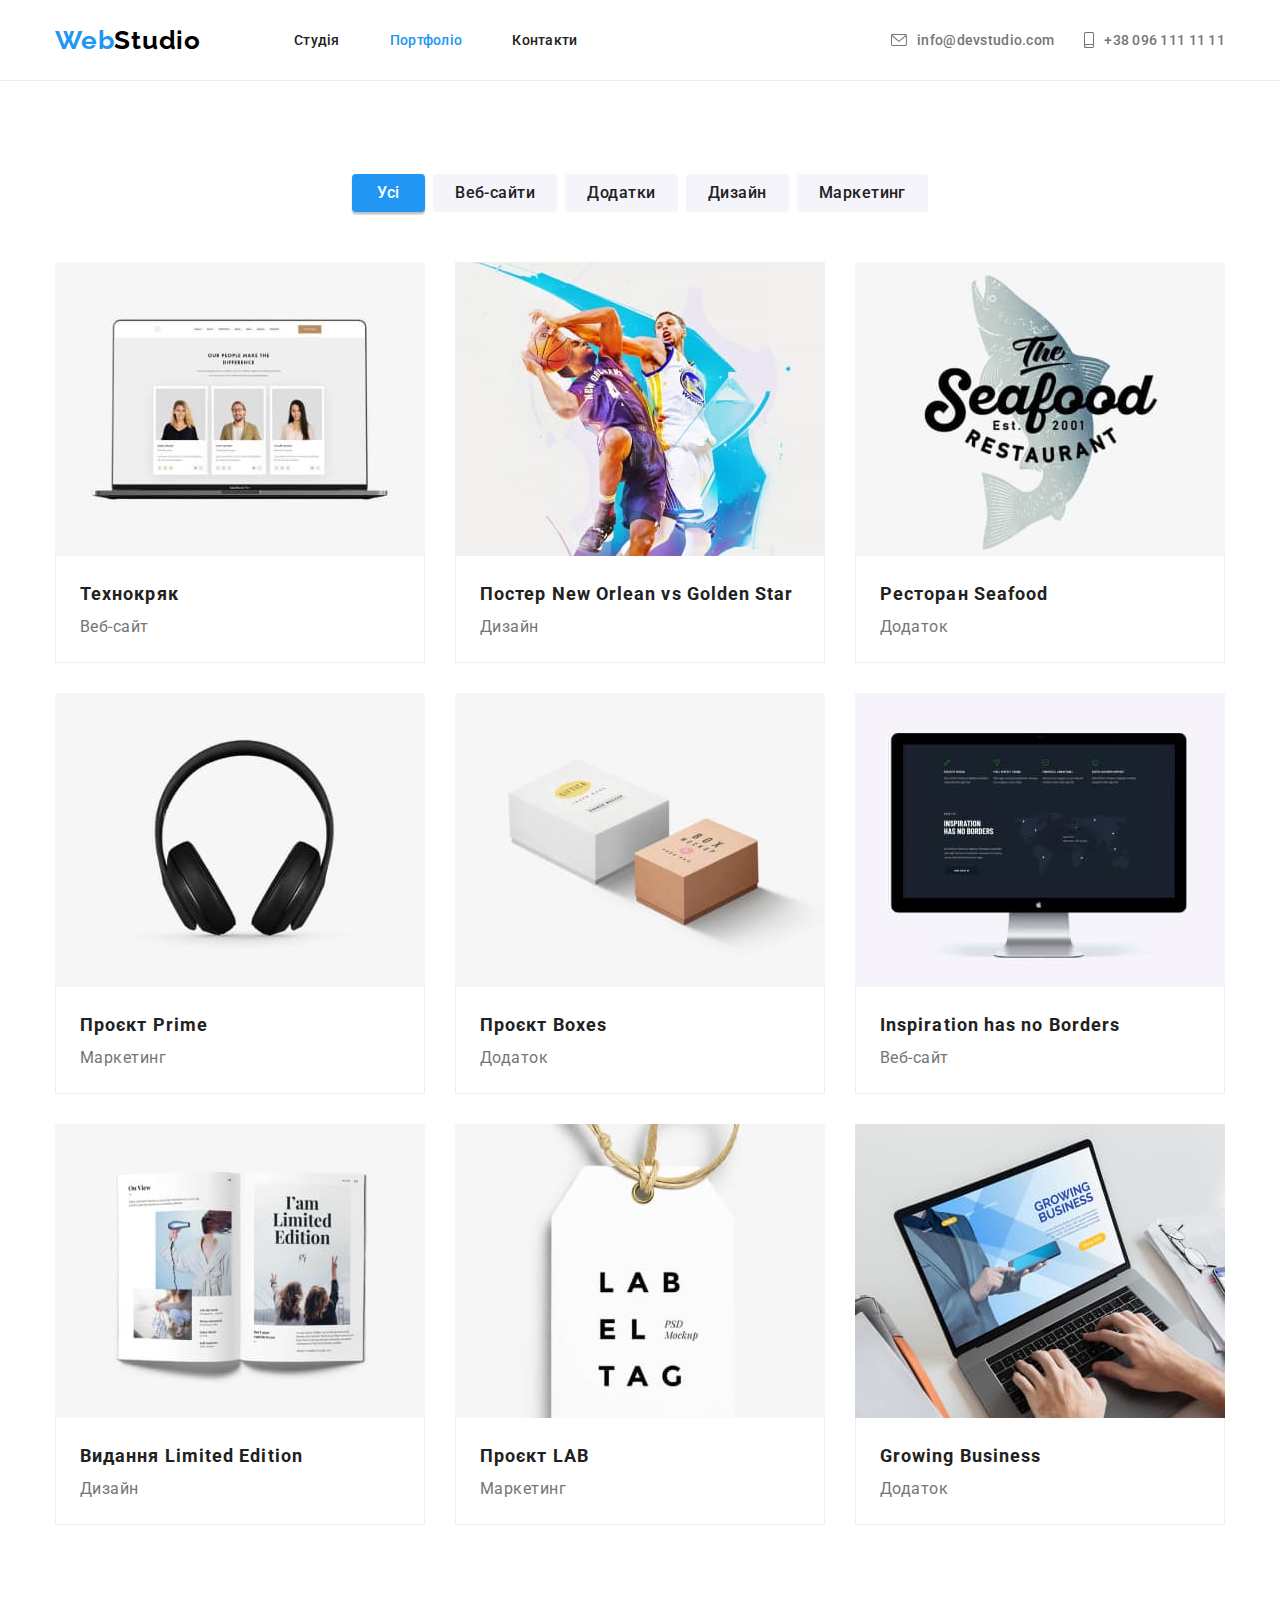
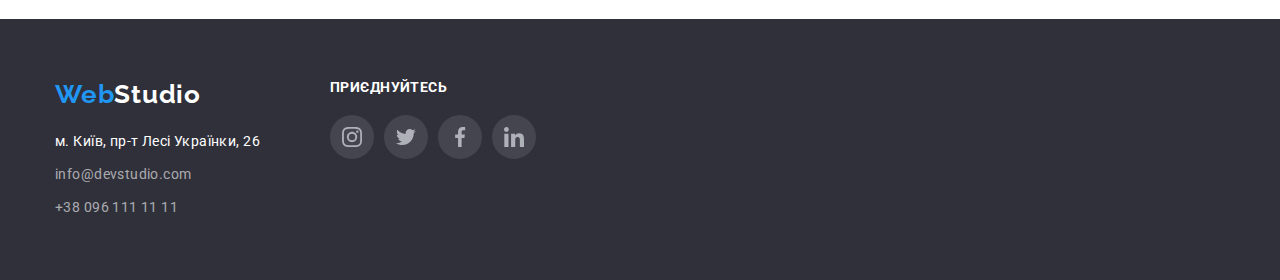
==== commit 1ab62b9a: "8" ====
--- a/portfolio.html
+++ b/portfolio.html
@@ -38,7 +38,7 @@
             <li class="item">
               <a class="address-item" href="mailto:info@devstudio.com"
                 ><svg class="icon" height="12" width="16">
-                  <use href="./images/symbol-defs.svg#icon-envelope"></use>
+                  <use href="./images/icons.svg#icon-envelope"></use>
                 </svg>
                 info@devstudio.com</a
               >
@@ -46,7 +46,7 @@
             <li class="item">
               <a class="address-item" href="tel:+380961111111"
                 ><svg class="icon" height="16" width="10">
-                  <use href="./images/symbol-defs.svg#icon-smartphone"></use>
+                  <use href="./images/icons.svg#icon-smartphone"></use>
                 </svg>
                 +38 096 111 11 11</a
               >
@@ -220,28 +220,28 @@
             <li class="svg-item">
               <a href="" class="link">
                 <svg class="icon img" width="20" height="20">
-                  <use href="./images/symbol-defs.svg#icon-instagram"></use>
-                </svg>
-              </a>
-            </li>
-            <li class="svg-item">
-              <a href="" class="link">
-                <svg class="icon img" width="20" height="20">
-                  <use href="./images/symbol-defs.svg#icon-twitter"></use>
-                </svg>
-              </a>
-            </li>
-            <li class="svg-item">
-              <a href="" class="link">
-                <svg class="icon img" width="20" height="20">
-                  <use href="./images/symbol-defs.svg#icon-facebook"></use>
-                </svg>
-              </a>
-            </li>
-            <li class="svg-item">
-              <a href="" class="link">
-                <svg class="icon img" width="20" height="20">
-                  <use href="./images/symbol-defs.svg#icon-linkedin"></use>
+                  <use href="./images/icons.svg#icon-instagram"></use>
+                </svg>
+              </a>
+            </li>
+            <li class="svg-item">
+              <a href="" class="link">
+                <svg class="icon img" width="20" height="20">
+                  <use href="./images/icons.svg#icon-twitter"></use>
+                </svg>
+              </a>
+            </li>
+            <li class="svg-item">
+              <a href="" class="link">
+                <svg class="icon img" width="20" height="20">
+                  <use href="./images/icons.svg#icon-facebook"></use>
+                </svg>
+              </a>
+            </li>
+            <li class="svg-item">
+              <a href="" class="link">
+                <svg class="icon img" width="20" height="20">
+                  <use href="./images/icons.svg#icon-linkedin"></use>
                 </svg>
               </a>
             </li>
--- a/css/styles.css
+++ b/css/styles.css
@@ -167,6 +167,11 @@
   font-style: normal;
 }
 
+.addresses .icon {
+  margin-right: 10px;
+  fill: currentColor;
+}
+
 /* Banner */
 
 .banner {
@@ -259,6 +264,15 @@
   letter-spacing: 0.03em;
   color: var(--secondary-text-color);
   margin-top: 10px;
+}
+
+.main-advantages .icon-block {
+  width: 270px;
+  height: 120px;
+  display: flex;
+  align-items: center;
+  justify-content: center;
+  background-color: var(--secondary-background-color);
 }
 
 /* Boxes */
@@ -344,6 +358,41 @@
   letter-spacing: 0.03em;
   color: var(--secondary-text-color);
   margin-top: 10px;
+}
+
+.main-team .svg-icons {
+  padding-bottom: 30px;
+}
+
+.main-team .svg-items {
+  display: flex;
+  list-style: none;
+  margin-left: 32px;
+  max-width: 206px;
+}
+
+.main-team .svg-icons .svg-item:not(:last-child) {
+  margin-right: 10px;
+}
+
+.main-team .svg-items .link {
+  border-radius: 50%;
+  color: var(--svg-button-color);
+  display: flex;
+  height: 44px;
+  width: 44px;
+  align-items: center;
+  justify-content: center;
+}
+
+.main-team .svg-items .icon {
+  fill: currentColor;
+}
+
+.main-team .svg-items .link:hover,
+.main-team .svg-items .link:focus {
+  background-color: var(--hover-button-color);
+  color: var(--secondary-main-text-color);
 }
 
 /* Customers */
@@ -531,6 +580,7 @@
 
 .main-examples .item {
   width: 370px;
+  cursor: pointer;
 }
 
 .main-examples .item-text {
@@ -559,59 +609,10 @@
   color: var(--secondary-text-color);
 }
 
-/* SVG */
-
-/* header SVG */
-
-.addresses .icon {
-  margin-right: 10px;
-  fill: currentColor;
-}
-
-/* advantages SVG */
-
-.main-advantages .icon-block {
-  width: 270px;
-  height: 120px;
-  display: flex;
-  align-items: center;
-  justify-content: center;
-  background-color: var(--secondary-background-color);
-}
-
-/* team SVG */
-
-.main-team .svg-icons {
-  padding-bottom: 30px;
-}
-
-.main-team .svg-items {
-  display: flex;
-  list-style: none;
-  margin-left: 32px;
-  max-width: 206px;
-}
-
-.main-team .svg-icons .svg-item:not(:last-child) {
-  margin-right: 10px;
-}
-
-.main-team .svg-items .link {
-  border-radius: 50%;
-  color: var(--svg-button-color);
-  display: flex;
-  height: 44px;
-  width: 44px;
-  align-items: center;
-  justify-content: center;
-}
-
-.main-team .svg-items .icon {
-  fill: currentColor;
-}
-
-.main-team .svg-items .link:hover,
-.main-team .svg-items .link:focus {
-  background-color: var(--hover-button-color);
-  color: var(--secondary-main-text-color);
-}
+.main-examples .item:hover,
+.main-examples .item:focus {
+  background: #ffffff;
+  border: 1px solid #eeeeee;
+  box-shadow: 0px 1px 1px rgba(0, 0, 0, 0.12), 0px 4px 4px rgba(0, 0, 0, 0.06),
+    1px 4px 6px rgba(0, 0, 0, 0.16);
+}
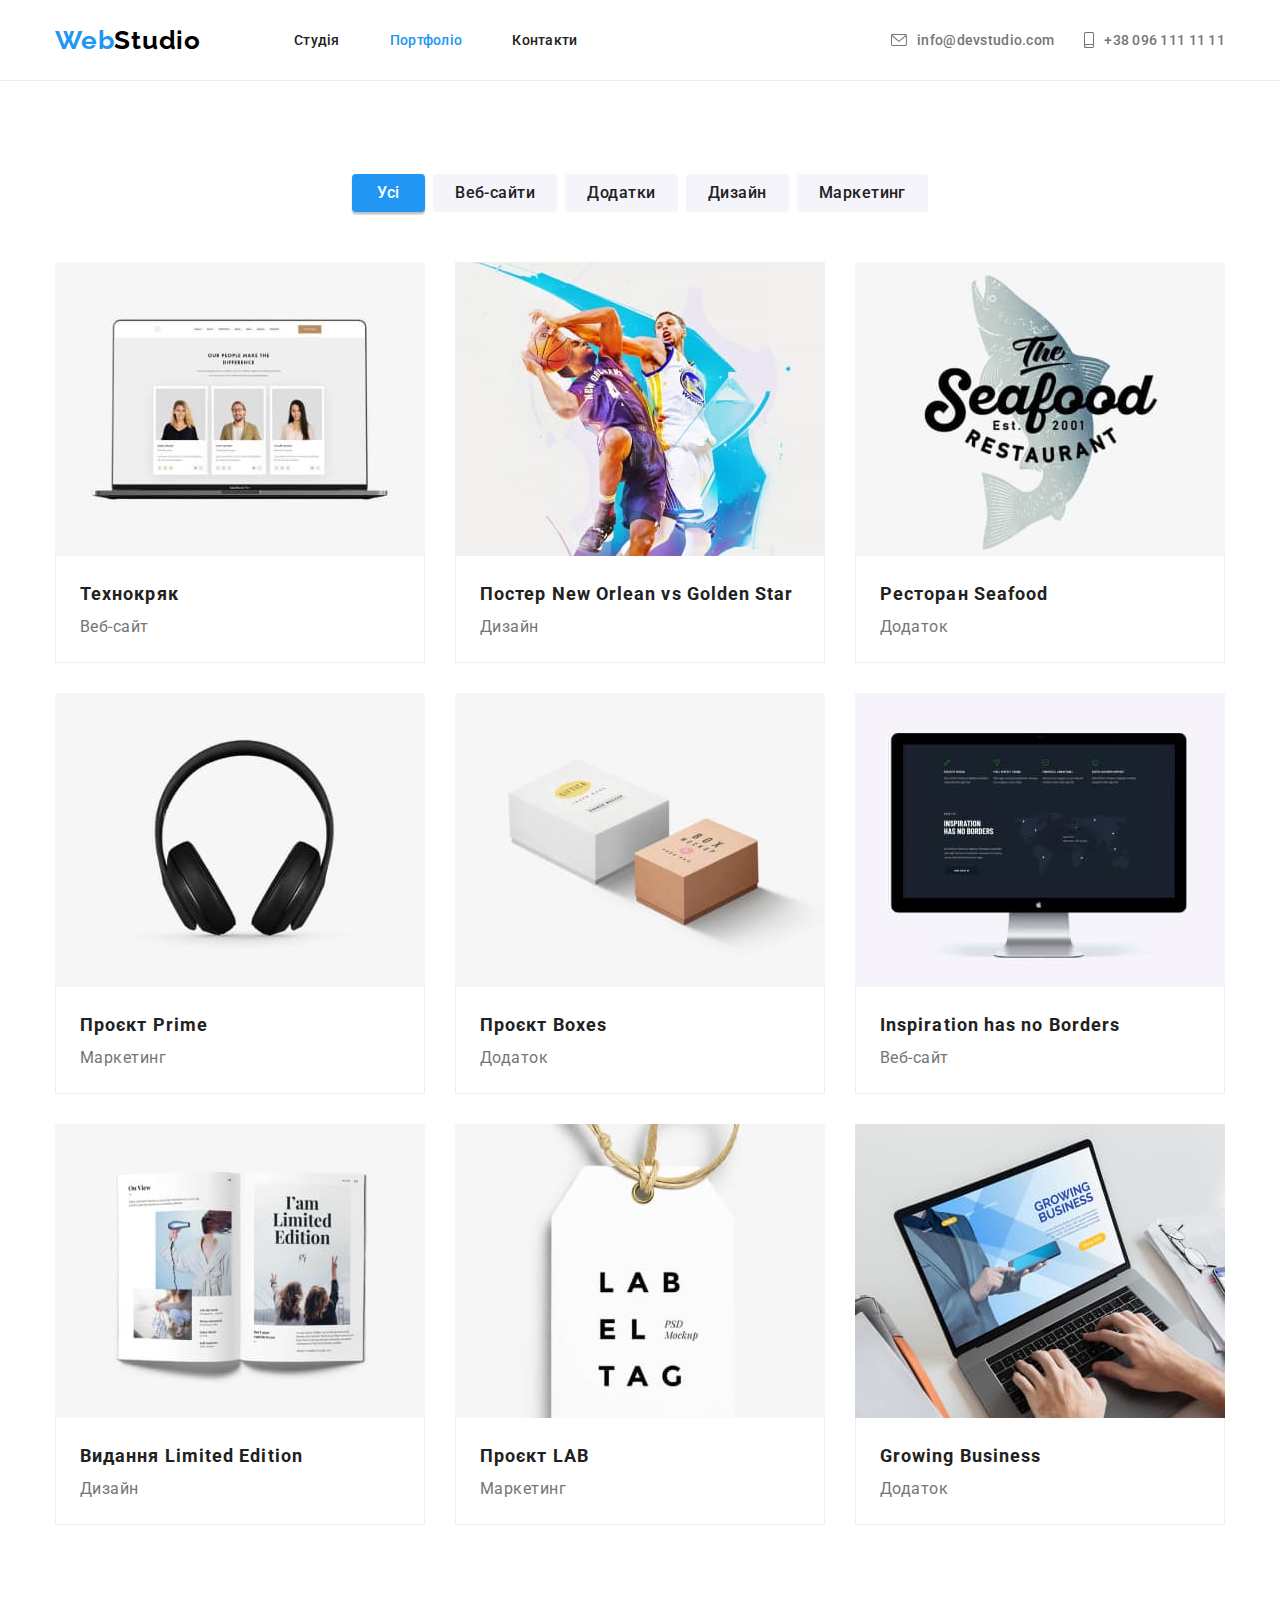
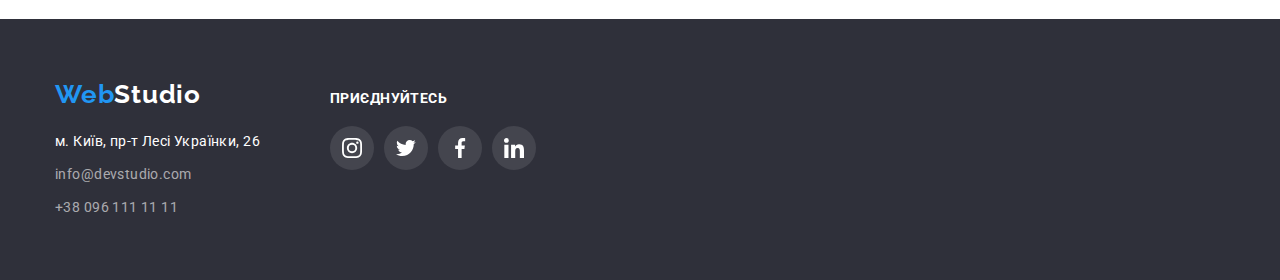
==== commit 4a241010: "11" ====
--- a/portfolio.html
+++ b/portfolio.html
@@ -79,103 +79,121 @@
           </ul>
           <ul class="main-examples list">
             <li class="item">
-              <img
-                src="images/portfolio-picture-1.jpg"
-                alt="portfolio picture 1"
-                width="370"
-              />
-              <div class="item-text">
-                <h2 class="name">Технокряк</h2>
-                <p class="description">Веб-сайт</p>
-              </div>
-            </li>
-            <li class="item">
-              <img
-                src="images/portfolio-picture-2.jpg"
-                alt="portfolio picture 2"
-                width="370"
-              />
-              <div class="item-text">
-                <h2 class="name">Постер New Orlean vs Golden Star</h2>
-                <p class="description">Дизайн</p>
-              </div>
-            </li>
-            <li class="item">
-              <img
-                src="images/portfolio-picture-3.jpg"
-                alt="portfolio picture 3"
-                width="370"
-              />
-              <div class="item-text">
-                <h2 class="name">Ресторан Seafood</h2>
-                <p class="description">Додаток</p>
-              </div>
-            </li>
-            <li class="item">
-              <img
-                src="images/portfolio-picture-4.jpg"
-                alt="portfolio picture 4"
-                width="370"
-              />
-              <div class="item-text">
-                <h2 class="name">Проєкт Prime</h2>
-                <p class="description">Маркетинг</p>
-              </div>
-            </li>
-            <li class="item">
-              <img
-                src="images/portfolio-picture-5.jpg"
-                alt="portfolio picture 5"
-                width="370"
-              />
-              <div class="item-text">
-                <h2 class="name">Проєкт Boxes</h2>
-                <p class="description">Додаток</p>
-              </div>
-            </li>
-            <li class="item">
-              <img
-                src="images/portfolio-picture-6.jpg"
-                alt="portfolio picture 6"
-                width="370"
-              />
-              <div class="item-text">
-                <h2 class="name">Inspiration has no Borders</h2>
-                <p class="description">Веб-сайт</p>
-              </div>
-            </li>
-            <li class="item">
-              <img
-                src="images/portfolio-picture-7.jpg"
-                alt="portfolio picture 7"
-                width="370"
-              />
-              <div class="item-text">
-                <h2 class="name">Видання Limited Edition</h2>
-                <p class="description">Дизайн</p>
-              </div>
-            </li>
-            <li class="item">
-              <img
-                src="images/portfolio-picture-8.jpg"
-                alt="portfolio picture 8"
-                width="370"
-              />
-              <div class="item-text">
-                <h2 class="name">Проєкт LAB</h2>
-                <p class="description">Маркетинг</p>
-              </div>
-            </li>
-            <li class="item">
-              <img
-                src="images/portfolio-picture-9.jpg"
-                alt="portfolio picture 9"
-                width="370"
-              />
-              <div class="item-text">
-                <h2 class="name">Growing Business</h2>
-                <p class="description">Додаток</p>
-              </div>
+              <a class="link" href="" target="_blank" rel="noreferrer noopener">
+                <img
+                  src="images/portfolio-picture-1.jpg"
+                  alt="portfolio picture 1"
+                  width="370"
+                />
+                <div class="item-text">
+                  <h2 class="name">Технокряк</h2>
+                  <p class="description">Веб-сайт</p>
+                </div>
+              </a>
+            </li>
+            <li class="item">
+              <a class="link" href="" target="_blank" rel="noreferrer noopener">
+                <img
+                  src="images/portfolio-picture-2.jpg"
+                  alt="portfolio picture 2"
+                  width="370"
+                />
+                <div class="item-text">
+                  <h2 class="name">Постер New Orlean vs Golden Star</h2>
+                  <p class="description">Дизайн</p>
+                </div>
+              </a>
+            </li>
+            <li class="item">
+              <a class="link" href="" target="_blank" rel="noreferrer noopener">
+                <img
+                  src="images/portfolio-picture-3.jpg"
+                  alt="portfolio picture 3"
+                  width="370"
+                />
+                <div class="item-text">
+                  <h2 class="name">Ресторан Seafood</h2>
+                  <p class="description">Додаток</p>
+                </div>
+              </a>
+            </li>
+            <li class="item">
+              <a class="link" href="" target="_blank" rel="noreferrer noopener">
+                <img
+                  src="images/portfolio-picture-4.jpg"
+                  alt="portfolio picture 4"
+                  width="370"
+                />
+                <div class="item-text">
+                  <h2 class="name">Проєкт Prime</h2>
+                  <p class="description">Маркетинг</p>
+                </div>
+              </a>
+            </li>
+            <li class="item">
+              <a class="link" href="" target="_blank" rel="noreferrer noopener">
+                <img
+                  src="images/portfolio-picture-5.jpg"
+                  alt="portfolio picture 5"
+                  width="370"
+                />
+                <div class="item-text">
+                  <h2 class="name">Проєкт Boxes</h2>
+                  <p class="description">Додаток</p>
+                </div>
+              </a>
+            </li>
+            <li class="item">
+              <a class="link" href="" target="_blank" rel="noreferrer noopener">
+                <img
+                  src="images/portfolio-picture-6.jpg"
+                  alt="portfolio picture 6"
+                  width="370"
+                />
+                <div class="item-text">
+                  <h2 class="name">Inspiration has no Borders</h2>
+                  <p class="description">Веб-сайт</p>
+                </div>
+              </a>
+            </li>
+            <li class="item">
+              <a class="link" href="" target="_blank" rel="noreferrer noopener">
+                <img
+                  src="images/portfolio-picture-7.jpg"
+                  alt="portfolio picture 7"
+                  width="370"
+                />
+                <div class="item-text">
+                  <h2 class="name">Видання Limited Edition</h2>
+                  <p class="description">Дизайн</p>
+                </div>
+              </a>
+            </li>
+            <li class="item">
+              <a class="link" href="" target="_blank" rel="noreferrer noopener">
+                <img
+                  src="images/portfolio-picture-8.jpg"
+                  alt="portfolio picture 8"
+                  width="370"
+                />
+                <div class="item-text">
+                  <h2 class="name">Проєкт LAB</h2>
+                  <p class="description">Маркетинг</p>
+                </div>
+              </a>
+            </li>
+            <li class="item">
+              <a class="link" href="" target="_blank" rel="noreferrer noopener">
+                <img
+                  src="images/portfolio-picture-9.jpg"
+                  alt="portfolio picture 9"
+                  width="370"
+                />
+                <div class="item-text">
+                  <h2 class="name">Growing Business</h2>
+                  <p class="description">Додаток</p>
+                </div>
+              </a>
             </li>
           </ul>
         </div>
--- a/css/styles.css
+++ b/css/styles.css
@@ -42,6 +42,8 @@
   --svg-button-color: #afb1b8;
   --svg-secondary-button-color: rgba(255, 255, 255, 0.1);
   --background-gradient-color: rgba(47, 48, 58, 0.4);
+  --portfolio-shadow-color: rgba(0, 0, 0, 0.06);
+  --portfolio-secondary-shadow-color: rgba(0, 0, 0, 0.16);
 }
 
 .container {
@@ -179,10 +181,13 @@
       var(--background-gradient-color),
       var(--background-gradient-color)
     ),
-    url(/images/main-background.jpg);
+    url(../images/main-background.jpg);
   text-align: center;
   padding-bottom: 200px;
   padding-top: 200px;
+  width: 1600px;
+  margin-left: auto;
+  margin-right: auto;
 }
 
 .banner .text {
@@ -404,16 +409,16 @@
   text-align: center;
   letter-spacing: 0.03em;
   color: var(--main-button-color);
+  margin-bottom: 50px;
 }
 
 .customers .logo-list {
   display: flex;
   align-items: center;
   justify-content: space-between;
-  padding-top: 50px;
-}
-
-.customers .item {
+}
+
+.customers .link {
   width: 170px;
   height: 92px;
   display: flex;
@@ -428,8 +433,8 @@
   fill: currentColor;
 }
 
-.customers .item:hover,
-.customers .item:focus {
+.customers .link:hover,
+.customers .link:focus {
   color: var(--hover-button-color);
   border: 1px solid var(--hover-button-color);
 }
@@ -483,6 +488,7 @@
 
 .footer-main {
   display: flex;
+  align-items: baseline;
 }
 
 .contacts-main {
@@ -495,7 +501,7 @@
   line-height: 16px;
   letter-spacing: 0.03em;
   text-transform: uppercase;
-  color: #ffffff;
+  color: var(--secondary-main-text-color);
 }
 
 .socials-main .svg-items {
@@ -515,7 +521,7 @@
 .socials-main .svg-items .link {
   border-radius: 50%;
   background-color: var(--svg-secondary-button-color);
-  color: var(--svg-button-color);
+  color: var(--secondary-main-text-color);
   display: flex;
   height: 44px;
   width: 44px;
@@ -530,7 +536,6 @@
 .socials-main .svg-items .link:hover,
 .socials-main .svg-items .link:focus {
   background-color: var(--hover-button-color);
-  color: var(--secondary-main-text-color);
 }
 
 /* Portfolio */
@@ -581,6 +586,10 @@
 .main-examples .item {
   width: 370px;
   cursor: pointer;
+}
+
+.main-examples .link {
+  text-decoration: none;
 }
 
 .main-examples .item-text {
@@ -611,8 +620,9 @@
 
 .main-examples .item:hover,
 .main-examples .item:focus {
-  background: #ffffff;
-  border: 1px solid #eeeeee;
-  box-shadow: 0px 1px 1px rgba(0, 0, 0, 0.12), 0px 4px 4px rgba(0, 0, 0, 0.06),
-    1px 4px 6px rgba(0, 0, 0, 0.16);
-}
+  background: var(--secondary-main-text-color);
+  border: 1px solid var(--examples-outline);
+  box-shadow: 0px 1px 1px var(--team-shadow-main-color),
+    0px 4px 4px var(--portfolio-shadow-color),
+    1px 4px 6px var(--portfolio-secondary-shadow-color);
+}
